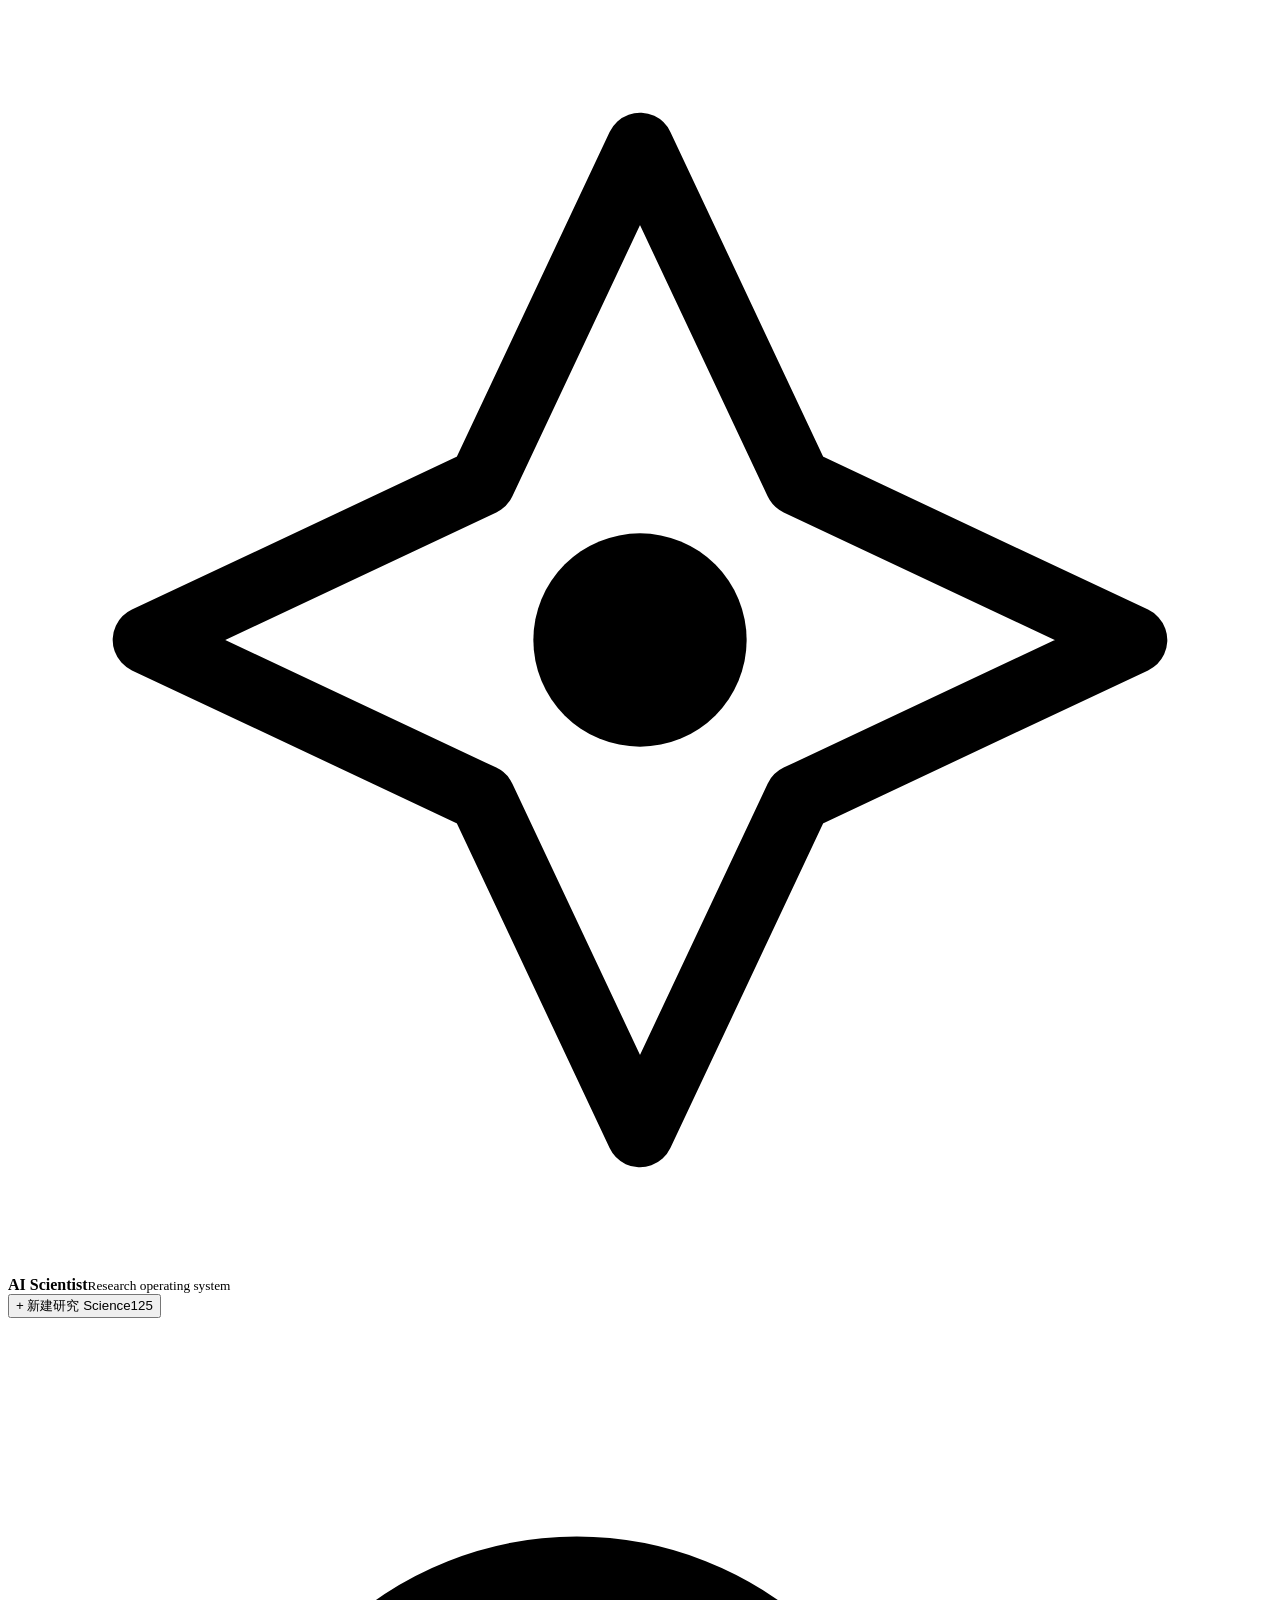
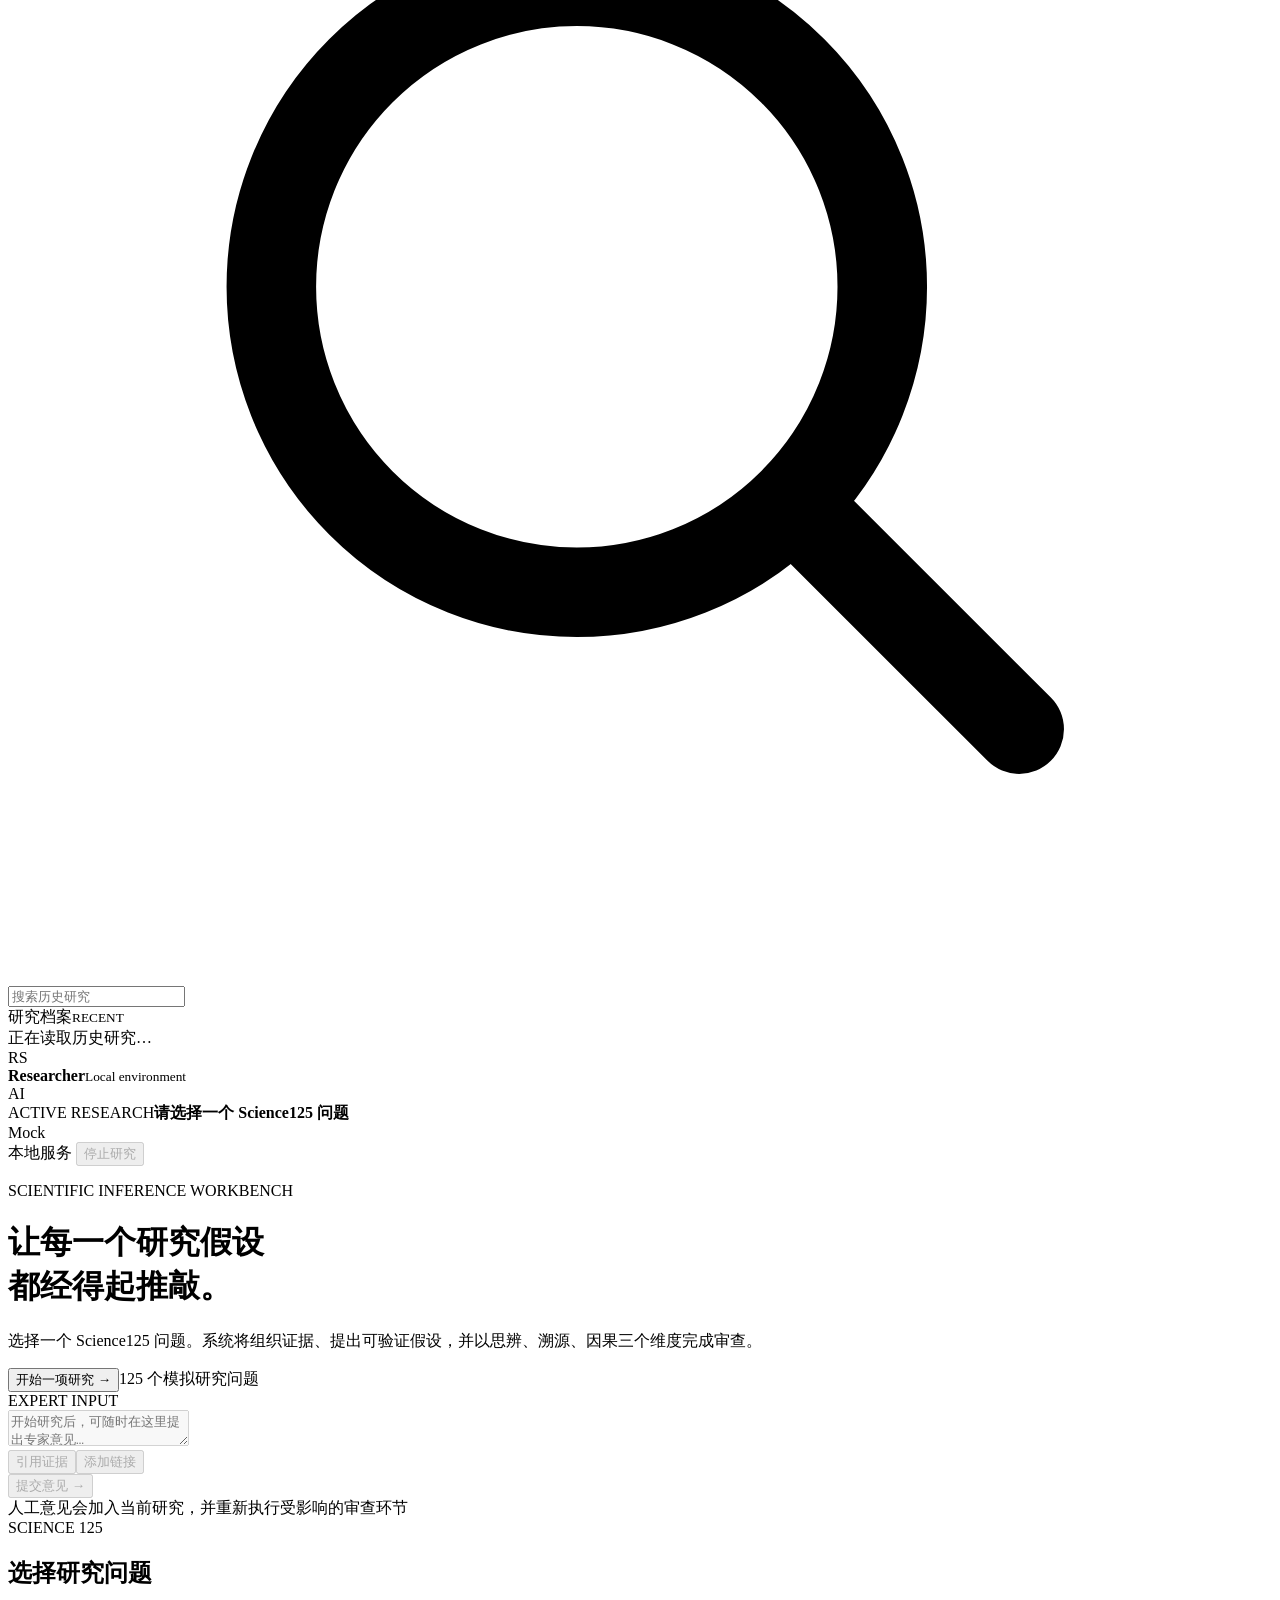
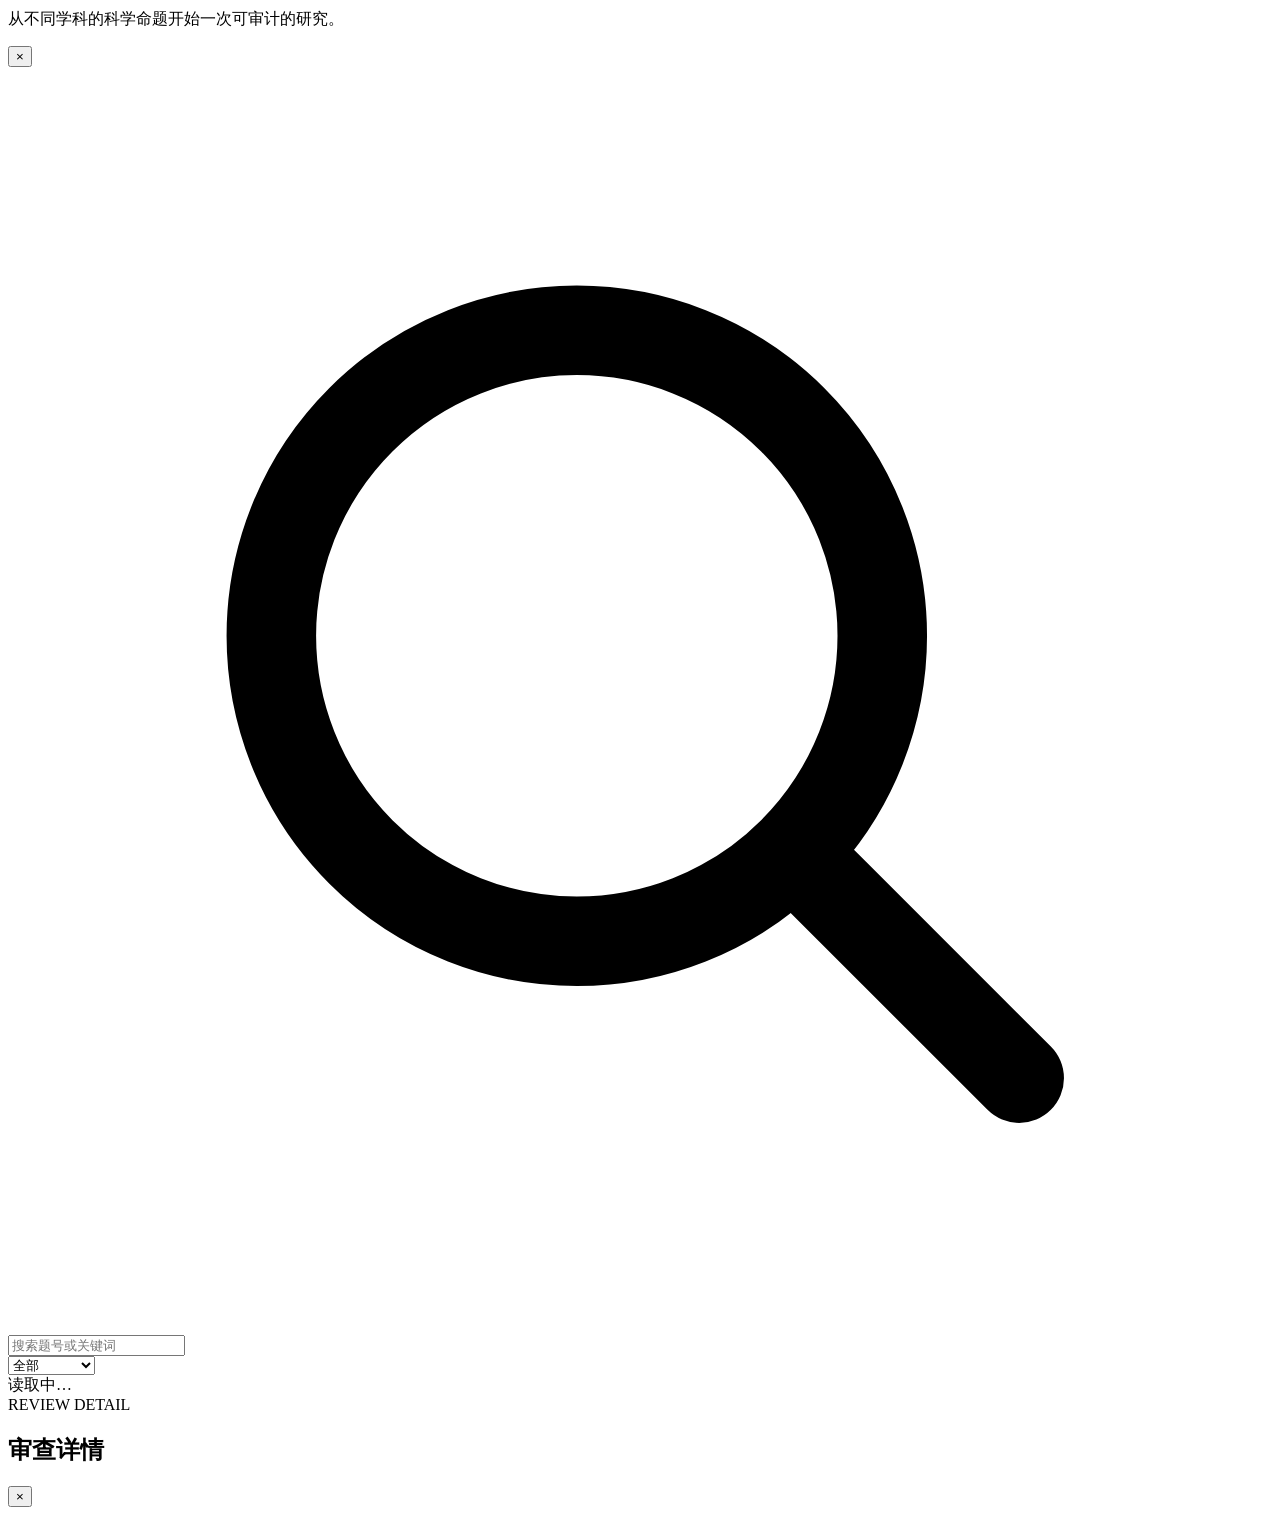
==== web/index.html @ e70901eb "AI Scientist mock fullstack: FastAPI backend + native JS frontend - src/ FastAPI mock backend with S" ====
<!doctype html>
<html lang="zh-CN">
<head>
<meta charset="utf-8"/>
<meta name="viewport" content="width=device-width,initial-scale=1"/>
<meta name="theme-color" content="#10161c"/>
<title>AI Scientist · Research Workspace</title>
<link rel="stylesheet" href="/static/styles.css?v=20260813-export4"/>
</head>
<body>
<div class="app">
  <aside class="left">
    <div class="brand">
      <div class="logo" aria-hidden="true"><svg viewBox="0 0 32 32" fill="none"><path d="M16 3.5 20 12l8.5 4-8.5 4-4 8.5-4-8.5-8.5-4 8.5-4 4-8.5Z" stroke="currentColor" stroke-width="1.7" stroke-linejoin="round"/><circle cx="16" cy="16" r="2.7" fill="currentColor"/></svg></div>
      <div><b>AI Scientist</b><small>Research operating system</small></div>
    </div>

    <button class="new-btn" id="newResearchBtn" type="button">
      <span><span class="new-plus" aria-hidden="true">+</span> 新建研究</span>
      <span class="shortcut">Science125</span>
    </button>

    <div class="left-search">
      <div><svg aria-hidden="true" viewBox="0 0 24 24" fill="none"><circle cx="10.8" cy="10.8" r="5.8" stroke="currentColor" stroke-width="1.7"/><path d="m15.2 15.2 4 4" stroke="currentColor" stroke-width="1.7" stroke-linecap="round"/></svg><input id="historySearch" placeholder="搜索历史研究" aria-label="搜索历史研究"/></div>
    </div>

    <div class="history-title"><span>研究档案</span><small>RECENT</small></div>
    <div class="history" id="historyList"><div class="history-empty">正在读取历史研究…</div></div>

    <div class="left-footer">
      <div class="avatar">RS</div>
      <div><b>Researcher</b><small>Local environment</small></div>
      <span class="footer-status" title="服务运行状态"></span>
    </div>
  </aside>

  <main class="center">
    <header class="topbar">
      <div class="top-title">
        <span class="qid" id="topQid">AI</span>
        <div><span class="workspace-label">ACTIVE RESEARCH</span><b id="topTitle">请选择一个 Science125 问题</b></div>
        <span class="top-tag" id="topCategory">Mock</span>
      </div>
      <div class="top-actions">
        <span class="api-status" id="apiStatus"><i></i> 本地服务</span>
        <button class="danger-btn" id="stopBtn" type="button" disabled>停止研究</button>
      </div>
    </header>

    <div class="chat-wrap" id="chatWrap">
      <div class="chat-inner" id="chatInner">
        <div class="welcome">
          <div class="welcome-orbit" aria-hidden="true"><span></span><i></i><b></b></div>
          <p class="welcome-kicker">SCIENTIFIC INFERENCE WORKBENCH</p>
          <h1>让每一个研究假设<br>都经得起推敲。</h1>
          <p>选择一个 Science125 问题。系统将组织证据、提出可验证假设，并以思辨、溯源、因果三个维度完成审查。</p>
          <div class="welcome-actions"><button class="primary-btn" id="welcomeStart" type="button">开始一项研究 <span aria-hidden="true">→</span></button><span>125 个模拟研究问题</span></div>
        </div>
      </div>
    </div>
  </main>



  <div class="composer-wrap">
    <div class="composer-box">
      <div class="composer-prompt">EXPERT INPUT</div>
      <textarea id="expertInput" placeholder="开始研究后，可随时在这里提出专家意见…" aria-label="专家意见" disabled></textarea>
      <div class="composer-foot"><div class="composer-tools"><button type="button" disabled>引用证据</button><button type="button" disabled>添加链接</button></div><button class="send" id="sendBtn" type="button" disabled>提交意见 <span aria-hidden="true">→</span></button></div>
    </div>
    <div class="composer-hint">人工意见会加入当前研究，并重新执行受影响的审查环节</div>
  </div>
</div>

<div class="modal-bg" id="questionModalBg"></div>
<section class="question-modal" id="questionModal" role="dialog" aria-modal="true" aria-labelledby="questionModalTitle">
  <div class="modal-head"><div><span class="panel-label">SCIENCE 125</span><h2 id="questionModalTitle">选择研究问题</h2><p>从不同学科的科学命题开始一次可审计的研究。</p></div><button id="closeQuestionModal" type="button" aria-label="关闭问题选择">×</button></div>
  <div class="question-toolbar"><div class="question-search"><svg aria-hidden="true" viewBox="0 0 24 24" fill="none"><circle cx="10.8" cy="10.8" r="5.8" stroke="currentColor" stroke-width="1.7"/><path d="m15.2 15.2 4 4" stroke="currentColor" stroke-width="1.7" stroke-linecap="round"/></svg><input id="questionSearch" placeholder="搜索题号或关键词" aria-label="搜索问题"/></div><select id="questionCategory" aria-label="按领域筛选问题"><option>全部</option><option>生命科学</option><option>物理学</option><option>天文学</option><option>地球与环境</option><option>技术与工程</option><option>心理与认知</option></select></div>
  <div class="question-count" id="questionCount">读取中…</div>
  <div class="question-grid" id="questionGrid"></div>
</section>

<div class="drawer-bg" id="drawerBg"></div>
<aside class="drawer" id="drawer" role="dialog" aria-modal="true" aria-labelledby="drawerTitle"><div class="modal-head"><div><span class="panel-label">REVIEW DETAIL</span><h2 id="drawerTitle">审查详情</h2></div><button id="closeDrawer" type="button" aria-label="关闭审查详情">×</button></div><div id="drawerContent"></div></aside>

<script src="/static/vendor/gsap.min.js?v=3.13.0"></script>
<script src="/static/app.js?v=20260813-export7"></script>
</body>
</html>
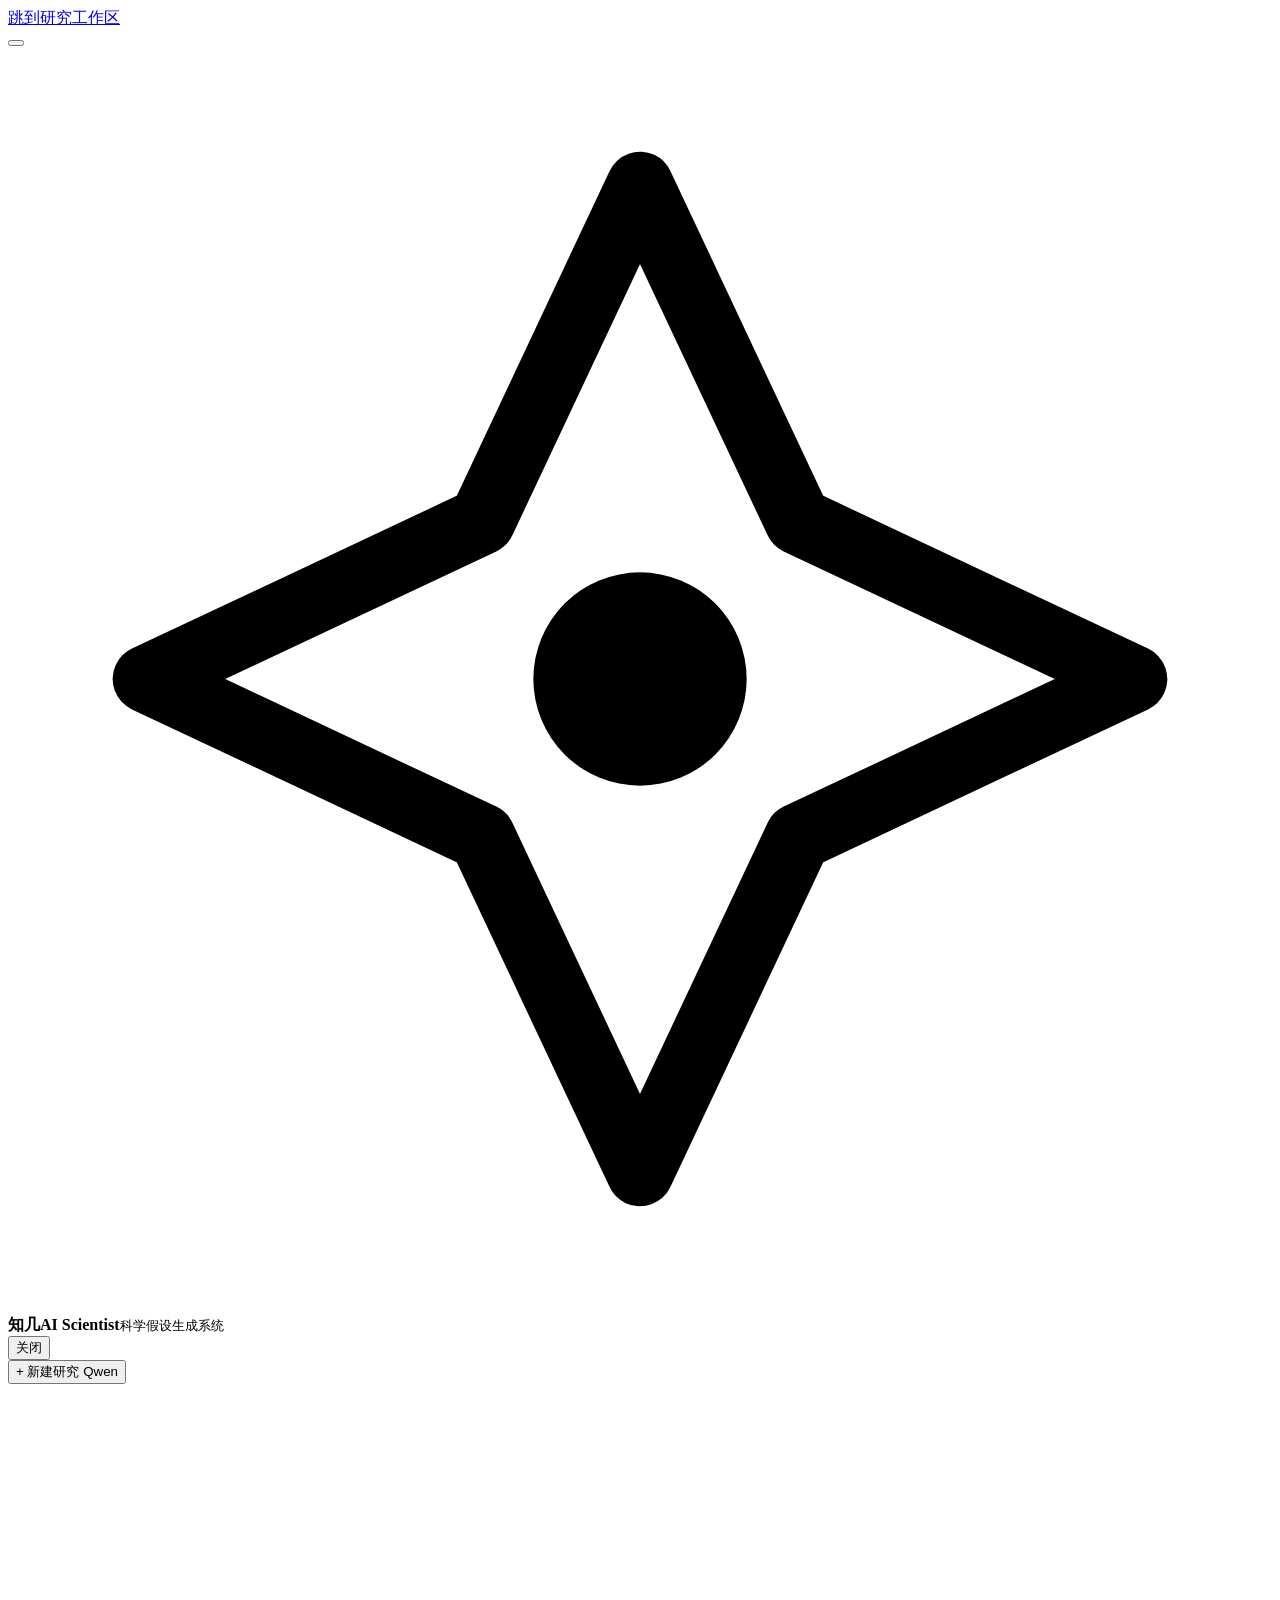
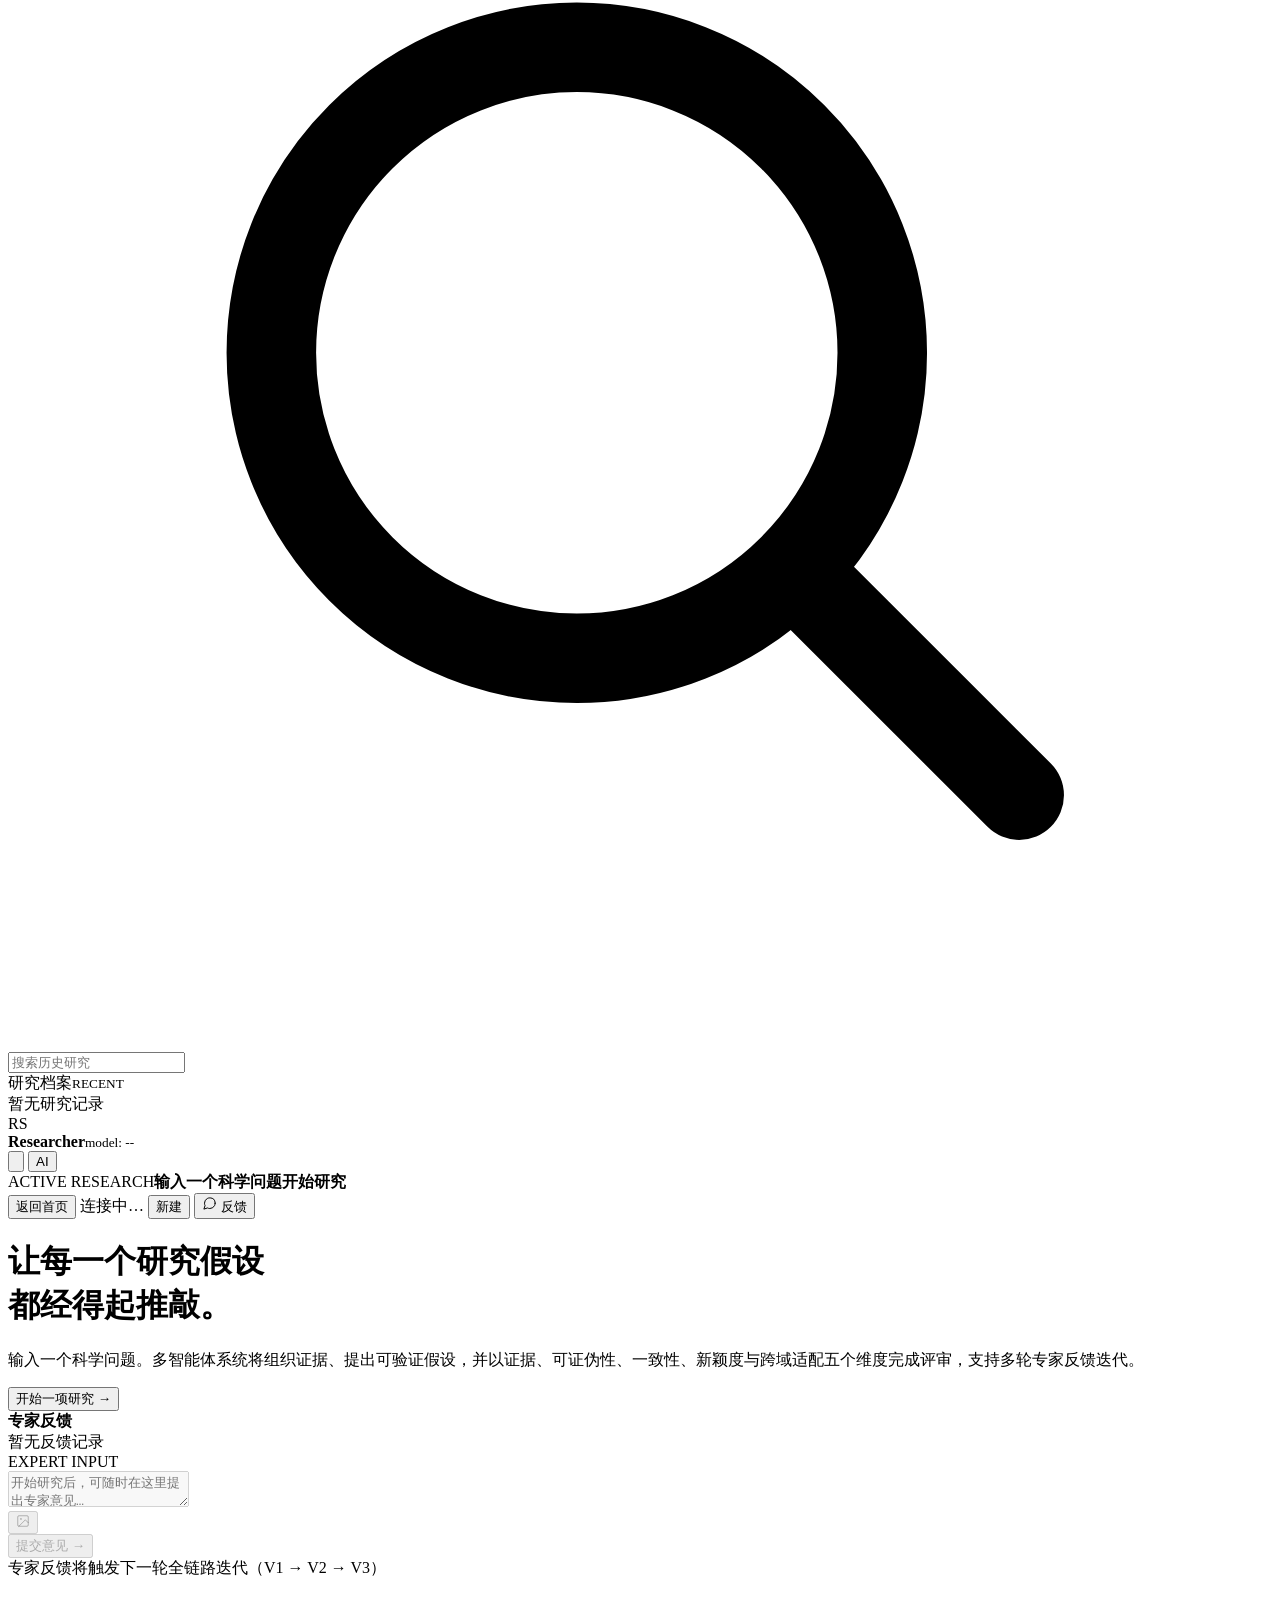
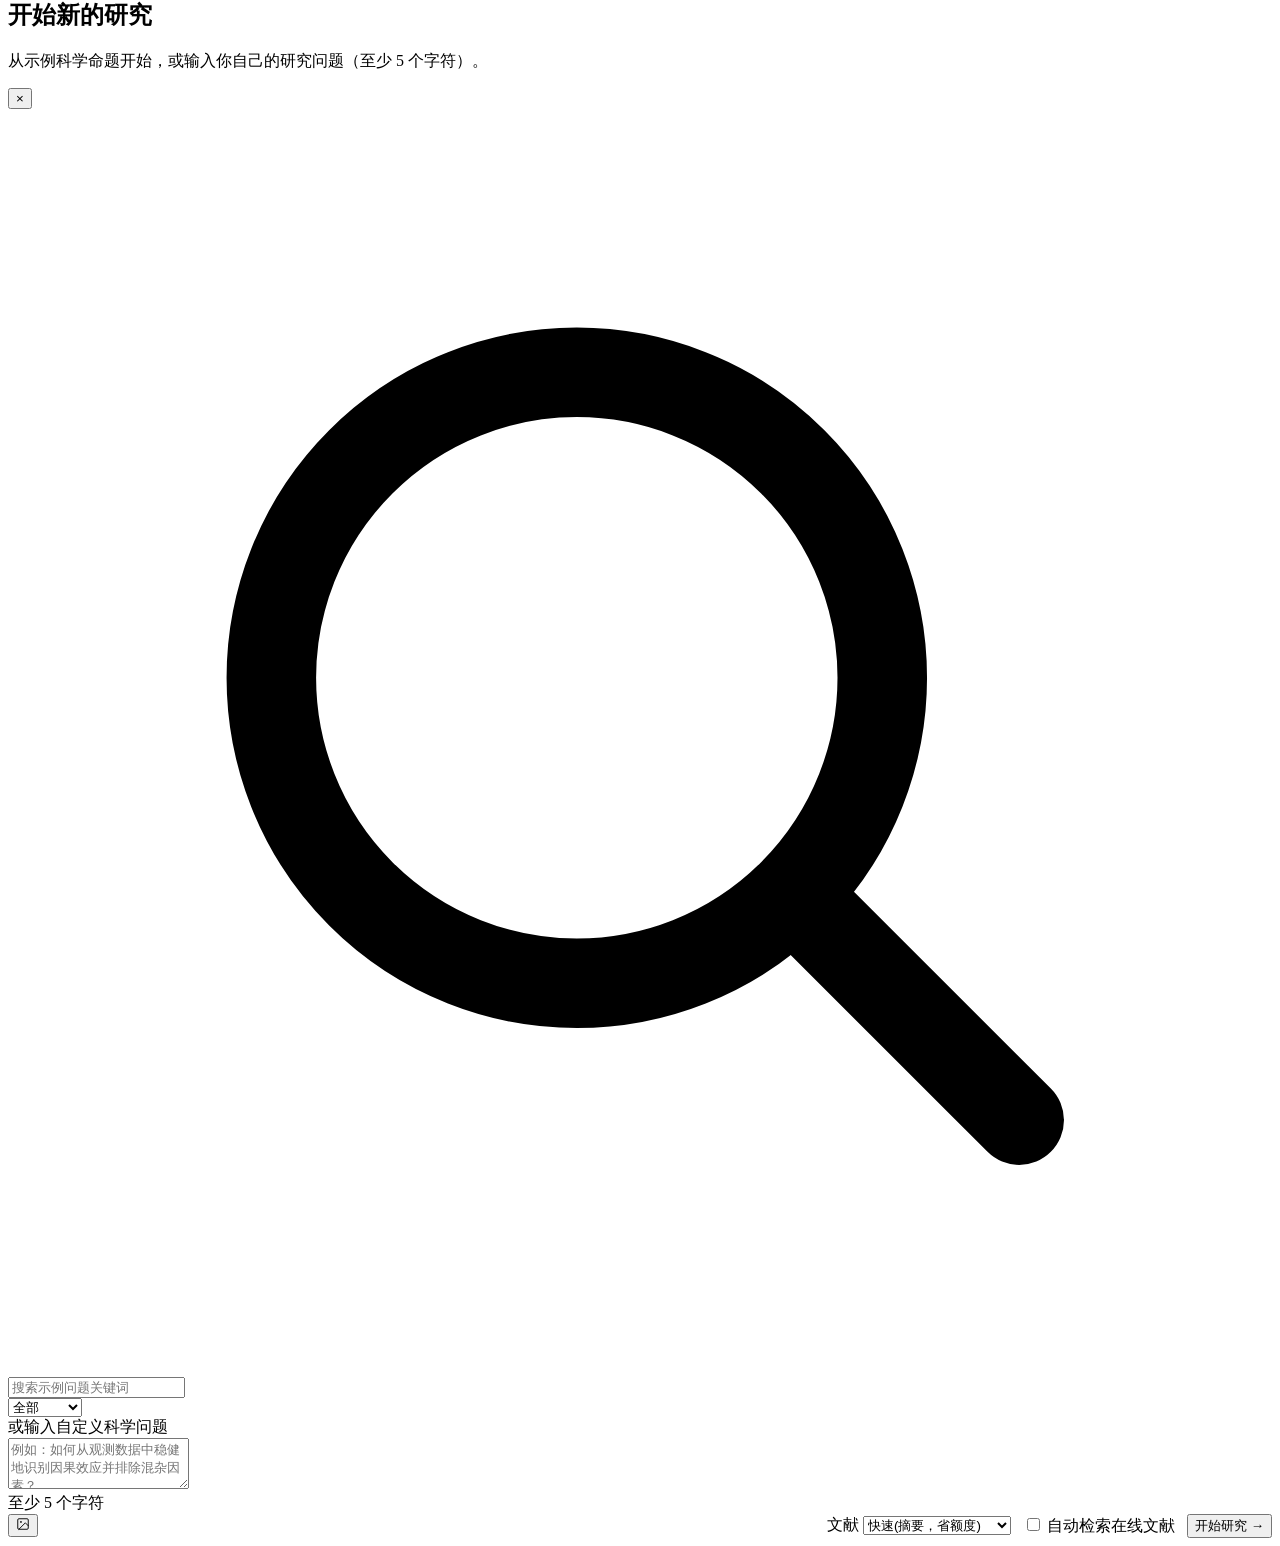
==== commit ccd435e0: "fix(web): 修复双侧栏收起留白问题，优化首页侧栏逻辑 1. 修复左右侧栏同时收起时中间区域无法铺满全屏的bug 2. 调整首页侧栏默认展开并移除收起按钮 3. 更新静态资源版本号避免缓存" ====
--- a/web/index.html
+++ b/web/index.html
@@ -5,19 +5,24 @@
 <meta name="viewport" content="width=device-width,initial-scale=1"/>
 <meta name="theme-color" content="#10161c"/>
 <title>AI Scientist · Research Workspace</title>
-<link rel="stylesheet" href="/static/styles.css?v=20260813-export4"/>
+<link rel="icon" href="data:,"/>
+<link rel="stylesheet" href="/static/styles.css?v=20260902-home-sidebar"/>
+<link rel="stylesheet" href="/static/workspace.css?v=20260818-v21"/>
 </head>
 <body>
+<a class="skip-link" href="#workspaceMain">跳到研究工作区</a>
 <div class="app">
-  <aside class="left">
+  <button class="mobile-sidebar-bg" id="mobileSidebarBg" type="button" aria-label="关闭研究档案"></button>
+  <aside class="left" id="historySidebar" aria-label="研究档案">
     <div class="brand">
       <div class="logo" aria-hidden="true"><svg viewBox="0 0 32 32" fill="none"><path d="M16 3.5 20 12l8.5 4-8.5 4-4 8.5-4-8.5-8.5-4 8.5-4 4-8.5Z" stroke="currentColor" stroke-width="1.7" stroke-linejoin="round"/><circle cx="16" cy="16" r="2.7" fill="currentColor"/></svg></div>
-      <div><b>AI Scientist</b><small>Research operating system</small></div>
+      <div><b>知几AI Scientist</b><small>科学假设生成系统</small></div>
+      <button class="mobile-sidebar-close" id="mobileSidebarClose" type="button">关闭</button>
     </div>
 
     <button class="new-btn" id="newResearchBtn" type="button">
       <span><span class="new-plus" aria-hidden="true">+</span> 新建研究</span>
-      <span class="shortcut">Science125</span>
+      <span class="shortcut">Qwen</span>
     </button>
 
     <div class="left-search">
@@ -25,65 +30,136 @@
     </div>
 
     <div class="history-title"><span>研究档案</span><small>RECENT</small></div>
-    <div class="history" id="historyList"><div class="history-empty">正在读取历史研究…</div></div>
+    <div class="history" id="historyList"><div class="history-empty">暂无研究记录</div></div>
 
     <div class="left-footer">
       <div class="avatar">RS</div>
-      <div><b>Researcher</b><small>Local environment</small></div>
-      <span class="footer-status" title="服务运行状态"></span>
+      <div><b>Researcher</b><small id="footerModel">model: --</small></div>
+      <span class="footer-status" id="footerStatus" title="服务运行状态"></span>
     </div>
   </aside>
 
-  <main class="center">
-    <header class="topbar">
-      <div class="top-title">
-        <span class="qid" id="topQid">AI</span>
-        <div><span class="workspace-label">ACTIVE RESEARCH</span><b id="topTitle">请选择一个 Science125 问题</b></div>
-        <span class="top-tag" id="topCategory">Mock</span>
+  <header class="topbar">
+    <div class="top-title">
+      <button class="sidebar-toggle" id="sidebarToggle" type="button" aria-label="隐藏研究档案" aria-controls="historySidebar" aria-expanded="true" title="隐藏侧边栏">
+        <svg aria-hidden="true" viewBox="0 0 24 24" fill="none"><rect x="3.5" y="4" width="17" height="16" rx="2.5" stroke="currentColor" stroke-width="1.6"/><path d="M9 4v16" stroke="currentColor" stroke-width="1.6"/></svg>
+      </button>
+      <button class="qid" id="mobileNavBtn" type="button" aria-label="打开研究轮次" aria-controls="historySidebar" aria-expanded="false"><span id="topQid">AI</span></button>
+      <div><span class="workspace-label">ACTIVE RESEARCH</span><b id="topTitle">输入一个科学问题开始研究</b></div>
+      <span class="top-tag" id="topCategory" style="display:none">V1</span>
+    </div>
+    <div class="top-actions">
+      <button class="home-btn" id="homeBtn" type="button">返回首页</button>
+      <span class="api-status" id="apiStatus" aria-live="polite"><i></i> 连接中…</span>
+      <button class="report-btn" id="reportBtn" type="button" style="display:none">完整报告</button>
+      <button class="mobile-new-btn" id="mobileNewResearchBtn" type="button">新建</button>
+      <button class="danger-btn" id="stopBtn" type="button" style="display:none">取消</button>
+      <button class="fb-toggle-btn" id="feedbackToggle" type="button" aria-label="切换专家反馈面板" title="专家反馈">
+        <svg aria-hidden="true" viewBox="0 0 24 24" fill="none" width="15" height="15"><path d="M21 11.5a8.38 8.38 0 0 1-.9 3.8 8.5 8.5 0 0 1-7.6 4.7 8.38 8.38 0 0 1-3.8-.9L3 21l1.9-5.7a8.38 8.38 0 0 1-.9-3.8 8.5 8.5 0 0 1 4.7-7.6 8.38 8.38 0 0 1 3.8-.9h.5a8.48 8.48 0 0 1 8 8v.5z" stroke="currentColor" stroke-width="1.6" stroke-linecap="round" stroke-linejoin="round"/></svg>
+        反馈
+      </button>
+    </div>
+  </header>
+
+  <main class="center" id="workspaceMain">
+    <div class="chat-wrap" id="chatWrap">
+      <div class="welcome-scene" id="welcomeScene" aria-hidden="true">
+        <div class="welcome-scene-image"><div class="welcome-scene-art"></div><video class="welcome-scene-video" src="/static/assets/welcome.mp4" autoplay muted loop playsinline preload="auto" onerror="this.style.display='none'"></video></div>
+        <div class="welcome-scene-haze"></div>
+        <span class="scene-glint glint-one"></span>
+        <span class="scene-glint glint-two"></span>
+        <span class="scene-glint glint-three"></span>
+        <span class="scene-particle particle-one"></span>
+        <span class="scene-particle particle-two"></span>
+        <span class="scene-particle particle-three"></span>
       </div>
-      <div class="top-actions">
-        <span class="api-status" id="apiStatus"><i></i> 本地服务</span>
-        <button class="danger-btn" id="stopBtn" type="button" disabled>停止研究</button>
-      </div>
-    </header>
-
-    <div class="chat-wrap" id="chatWrap">
       <div class="chat-inner" id="chatInner">
         <div class="welcome">
-          <div class="welcome-orbit" aria-hidden="true"><span></span><i></i><b></b></div>
-          <p class="welcome-kicker">SCIENTIFIC INFERENCE WORKBENCH</p>
           <h1>让每一个研究假设<br>都经得起推敲。</h1>
-          <p>选择一个 Science125 问题。系统将组织证据、提出可验证假设，并以思辨、溯源、因果三个维度完成审查。</p>
-          <div class="welcome-actions"><button class="primary-btn" id="welcomeStart" type="button">开始一项研究 <span aria-hidden="true">→</span></button><span>125 个模拟研究问题</span></div>
+          <p class="welcome-copy">输入一个科学问题。多智能体系统将组织证据、提出可验证假设，并以证据、可证伪性、一致性、新颖度与跨域适配五个维度完成评审，支持多轮专家反馈迭代。</p>
+          <div class="welcome-actions"><button class="primary-btn" id="welcomeStart" type="button">开始一项研究 <span aria-hidden="true">→</span></button></div>
         </div>
       </div>
     </div>
   </main>
 
-
+  <aside class="right" id="feedbackSidebar" aria-label="专家反馈历史">
+    <div class="right-header">
+      <b>专家反馈</b>
+      <small id="feedbackRoundTag"></small>
+    </div>
+    <div class="right-body" id="feedbackList">
+      <div class="feedback-empty">暂无反馈记录</div>
+    </div>
+  </aside>
 
   <div class="composer-wrap">
-    <div class="composer-box">
-      <div class="composer-prompt">EXPERT INPUT</div>
-      <textarea id="expertInput" placeholder="开始研究后，可随时在这里提出专家意见…" aria-label="专家意见" disabled></textarea>
-      <div class="composer-foot"><div class="composer-tools"><button type="button" disabled>引用证据</button><button type="button" disabled>添加链接</button></div><button class="send" id="sendBtn" type="button" disabled>提交意见 <span aria-hidden="true">→</span></button></div>
+    <div class="composer-box" id="composerBox">
+      <div class="suggestion-chips" id="composerChips" aria-hidden="true"></div>
+      <div class="composer-prompt" id="composerPrompt">EXPERT INPUT</div>
+      <div class="image-preview-row" id="composerImagePreview"></div>
+      <div class="doc-preview-row" id="composerDocPreview"></div>
+      <textarea id="expertInput" placeholder="开始研究后，可随时在这里提出专家意见…" aria-label="专家意见" aria-describedby="composerHint" disabled></textarea>
+      <div class="composer-foot">
+        <div class="composer-tools">
+          <button class="tool-btn" id="composerImageBtn" type="button" title="添加图片/文档" disabled>
+            <svg viewBox="0 0 24 24" fill="none" width="14" height="14"><rect x="3" y="3" width="18" height="18" rx="2" stroke="currentColor" stroke-width="1.6"/><circle cx="8.5" cy="8.5" r="1.5" fill="currentColor"/><path d="m21 15-5-5L5 21" stroke="currentColor" stroke-width="1.6" stroke-linecap="round" stroke-linejoin="round"/></svg>
+          </button>
+          <input type="file" id="composerImageInput" accept="image/*,.pdf,.md,.markdown" multiple style="display:none">
+        </div>
+        <button class="send" id="sendBtn" type="button" disabled>提交意见 <span aria-hidden="true">→</span></button>
+      </div>
     </div>
-    <div class="composer-hint">人工意见会加入当前研究，并重新执行受影响的审查环节</div>
+    <div class="composer-hint" id="composerHint">专家反馈将触发下一轮全链路迭代（V1 → V2 → V3）</div>
   </div>
 </div>
 
 <div class="modal-bg" id="questionModalBg"></div>
-<section class="question-modal" id="questionModal" role="dialog" aria-modal="true" aria-labelledby="questionModalTitle">
-  <div class="modal-head"><div><span class="panel-label">SCIENCE 125</span><h2 id="questionModalTitle">选择研究问题</h2><p>从不同学科的科学命题开始一次可审计的研究。</p></div><button id="closeQuestionModal" type="button" aria-label="关闭问题选择">×</button></div>
-  <div class="question-toolbar"><div class="question-search"><svg aria-hidden="true" viewBox="0 0 24 24" fill="none"><circle cx="10.8" cy="10.8" r="5.8" stroke="currentColor" stroke-width="1.7"/><path d="m15.2 15.2 4 4" stroke="currentColor" stroke-width="1.7" stroke-linecap="round"/></svg><input id="questionSearch" placeholder="搜索题号或关键词" aria-label="搜索问题"/></div><select id="questionCategory" aria-label="按领域筛选问题"><option>全部</option><option>生命科学</option><option>物理学</option><option>天文学</option><option>地球与环境</option><option>技术与工程</option><option>心理与认知</option></select></div>
-  <div class="question-count" id="questionCount">读取中…</div>
+<section class="question-modal" id="questionModal" role="dialog" aria-modal="true" aria-hidden="true" aria-labelledby="questionModalTitle" inert>
+  <div class="modal-head"><div><h2 id="questionModalTitle">开始新的研究</h2><p>从示例科学命题开始，或输入你自己的研究问题（至少 5 个字符）。</p></div><button id="closeQuestionModal" type="button" aria-label="关闭问题选择">×</button></div>
+  <div class="question-toolbar">
+    <div class="question-search"><svg aria-hidden="true" viewBox="0 0 24 24" fill="none"><circle cx="10.8" cy="10.8" r="5.8" stroke="currentColor" stroke-width="1.7"/><path d="m15.2 15.2 4 4" stroke="currentColor" stroke-width="1.7" stroke-linecap="round"/></svg><input id="questionSearch" placeholder="搜索示例问题关键词" aria-label="搜索问题"/></div>
+    <select id="questionCategory" aria-label="按领域筛选问题"><option>全部</option><option>高温超导</option><option>统计物理</option><option>神经科学</option><option>复杂网络</option><option>因果推断</option></select>
+  </div>
+  <div class="question-count" id="questionCount"></div>
   <div class="question-grid" id="questionGrid"></div>
+  <div class="question-pagination" id="questionPagination"></div>
+  <div class="custom-question">
+    <label for="customQuestion">或输入自定义科学问题</label>
+    <div class="suggestion-chips" id="customQuestionChips" aria-hidden="true"></div>
+    <div class="image-preview-row" id="customImagePreview"></div>
+    <div class="doc-preview-row" id="customDocPreview"></div>
+    <textarea id="customQuestion" rows="3" placeholder="例如：如何从观测数据中稳健地识别因果效应并排除混杂因素？" aria-label="自定义科学问题"></textarea>
+    <div class="custom-question-foot">
+      <span id="customQuestionHint" class="custom-hint">至少 5 个字符</span>
+      <div style="display:flex;gap:12px;align-items:center;flex-wrap:wrap">
+        <div class="composer-tools" style="margin-right:auto">
+          <button class="tool-btn" id="customImageBtn" type="button" title="添加图片/文档">
+            <svg viewBox="0 0 24 24" fill="none" width="14" height="14"><rect x="3" y="3" width="18" height="18" rx="2" stroke="currentColor" stroke-width="1.6"/><circle cx="8.5" cy="8.5" r="1.5" fill="currentColor"/><path d="m21 15-5-5L5 21" stroke="currentColor" stroke-width="1.6" stroke-linecap="round" stroke-linejoin="round"/></svg>
+          </button>
+          <input type="file" id="customImageInput" accept="image/*,.pdf,.md,.markdown" multiple style="display:none">
+        </div>
+        <label class="granularity-toggle" title="影响 arXiv 文献检索的尺寸与 token 消耗（仅在线检索时生效）">
+          <span class="gt-label">文献</span>
+          <select id="paperGranularity" aria-label="文献检索粒度">
+            <option value="fast" selected>快速(摘要，省额度)</option>
+            <option value="full">严格(全文，证据更细)</option>
+          </select>
+        </label>
+        <label class="auto-search-toggle" title="在线检索 arXiv/PDF 并入库，证据更多但会慢 5-10 分钟（默认关闭）">
+          <input type="checkbox" id="autoSearchPapers">
+          <span>自动检索在线文献</span>
+        </label>
+        <button class="history-entry-btn" id="historyEntryBtn" type="button" style="display:none">查看历史研究档案 →</button>
+        <button class="primary-btn" id="customStartBtn" type="button">开始研究 <span aria-hidden="true">→</span></button>
+      </div>
+    </div>
+    <div class="overwrite-warning" id="overwriteWarning" style="display:none">新建研究将作为独立项目保存，原项目轮次不受影响；最多 2 个研究并行执行，其余排队</div>
+  </div>
 </section>
 
-<div class="drawer-bg" id="drawerBg"></div>
-<aside class="drawer" id="drawer" role="dialog" aria-modal="true" aria-labelledby="drawerTitle"><div class="modal-head"><div><span class="panel-label">REVIEW DETAIL</span><h2 id="drawerTitle">审查详情</h2></div><button id="closeDrawer" type="button" aria-label="关闭审查详情">×</button></div><div id="drawerContent"></div></aside>
-
 <script src="/static/vendor/gsap.min.js?v=3.13.0"></script>
-<script src="/static/app.js?v=20260813-export7"></script>
+<script src="/static/vendor/echarts.min.js?v=5.5.1"></script>
+<script src="/static/app.js?v=20260902-md-fix"></script>
 </body>
 </html>
